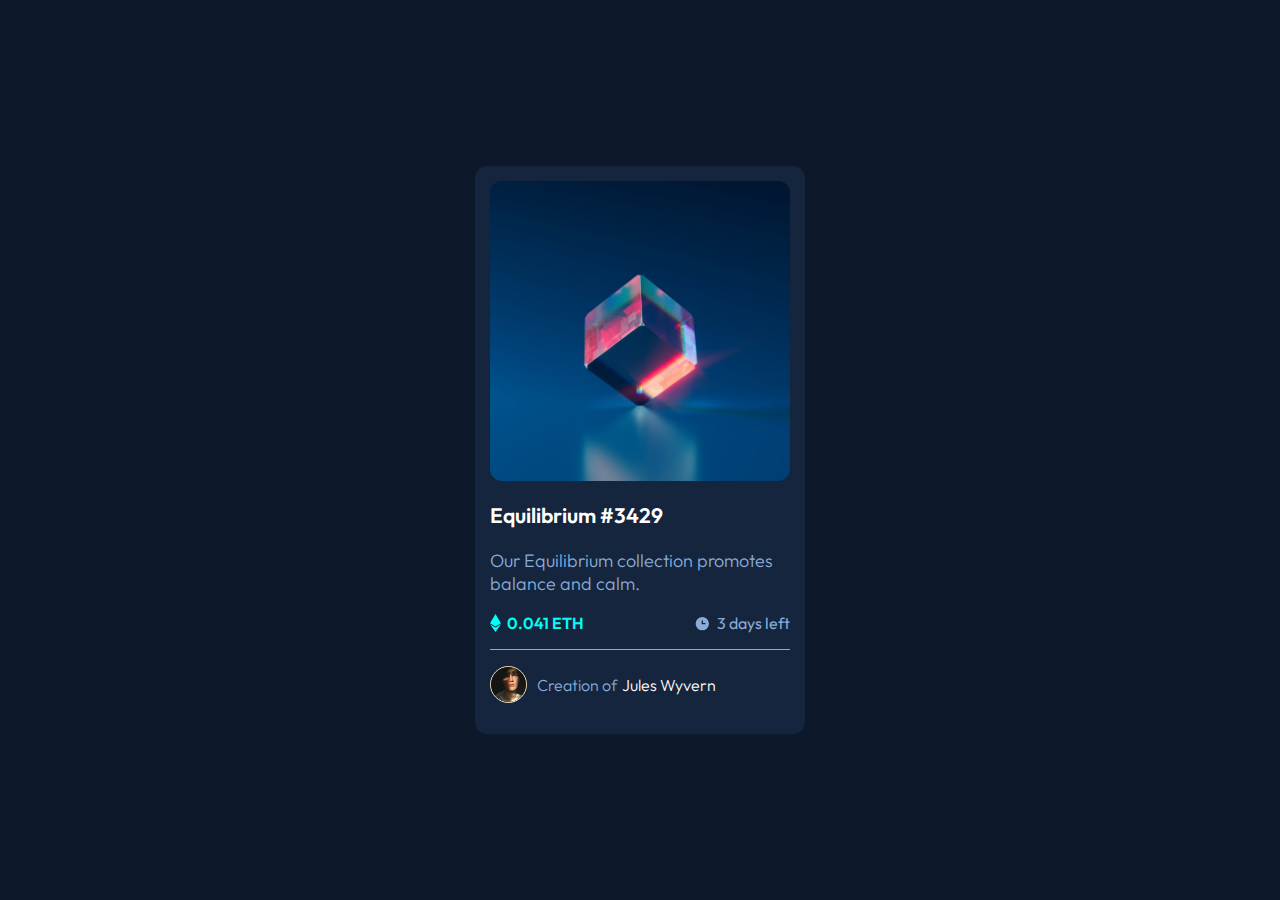
==== index.html @ 211fd516 "reto1" ====
<!DOCTYPE html>
<html lang="en">

<head>
  <meta charset="UTF-8">
  <meta name="viewport" content="width=device-width, initial-scale=1.0">
  <!-- displays site properly based on user's device -->

  <link rel="icon" type="image/png" sizes="32x32" href="./images/favicon-32x32.png">

  <title>Frontend Mentor | NFT preview card component</title>
  <link rel="stylesheet" href="style.css">
  <link rel="preconnect" href="https://fonts.googleapis.com">
  <link rel="preconnect" href="https://fonts.gstatic.com" crossorigin>
  <link href="https://fonts.googleapis.com/css2?family=Outfit:wght@300;400;600&display=swap" rel="stylesheet">
</head>

<body>
  <div class="container">
    <div class="card">
      <div class="card-image">
        <img src="./images/image-equilibrium.jpg" alt="Equilibrium cube" class="image">
        <div class="filter">
        </div>
      </div>
      <div class="card-body">
        <h3>Equilibrium #3429</h3>
        <p>Our Equilibrium collection promotes balance and calm.</p>
        <div class="information">
          <div class="value">
            <object data="images/icon-ethereum.svg"> </object>
            <span>&nbsp;&nbsp;0.041 ETH</span>
          </div>
          <div class="time">
            <object data="images/icon-clock.svg"> </object>
            <span>&nbsp;&nbsp;3 days left</span>
          </div>
        </div>
      </div>
      <div class="card-footer">
        <img src="./images/image-avatar.png" alt="avatar">
        <span class="creator">Creation of </span>
        <span class="author">Jules Wyvern</span>
      </div>
    </div>
  </div>
</body>

</html>
---- style.css ----
body {
  padding: 0 !important;
  margin: 0 !important;
  font-family: "Outfit", sans-serif;
  font-size: 18px;
}

.container {
  width: 100vw;
  height: 100vh;
  display: flex;
  flex-direction: column;
  align-items: center;
  justify-content: center;
  background-color: hsl(217, 54%, 11%);
}

.card {
  background-color: hsl(216, 50%, 16%);
  width: 300px;
  border-radius: 12px;
  display: flex;
  flex-direction: column;
  align-items: center;
  padding: 15px;
}

.card-image {
  position: relative;
  transition: 0.5s ease;
  opacity: 1;
  border-radius: 12px;
  overflow: hidden;
}

.image {
  width: 100%;
  opacity: 1;
  display: block;
  margin-left: auto;
  margin-right: auto;
}

.card-image .filter {
  width: 100%;
  height: 100%;
  transition: 0.5s ease;
  opacity: 0;
  position: absolute;
  top: 0;
  left: 0;
  background-color: hsl(178, 100%, 50%);
}

.card-image:hover {
  opacity: 0.8;
}

.card-image:hover .filter {
  opacity: 0.2;
}

.card h3 {
  color: hsl(0, 0%, 100%);
  font-weight: 600;
}

.card p {
  color: hsl(215, 51%, 70%);
  font-weight: 300;
}

.information {
  display: flex;
  flex-direction: row;
  align-items: center;
  justify-content: space-between;
  font-size: 16px;
  padding-bottom: 16px;
  border-bottom: solid 1px hsl(215, 51%, 70%);
}

.information .value {
  color: hsl(178, 100%, 50%);
  font-weight: 600;
  display: flex;
  flex-direction: row;
  align-items: center;
}

.information .time {
  color: hsl(215, 51%, 70%);
  display: flex;
  flex-direction: row;
  align-items: center;
}

.card-footer {
  padding: 16px;
  width: 100%;
  display: flex;
  flex-direction: row;
  align-items: center;
  font-size: 16px;
  font-weight: 300;
}

.card-footer img {
  width: 35px;
  border-radius: 100%;
  border: solid 1px wheat;
}

.card-footer .creator {
  color: hsl(215, 51%, 70%);
  margin-left: 10px;
}

.card-footer .author {
  color: white;
  margin-left: 5px;
}
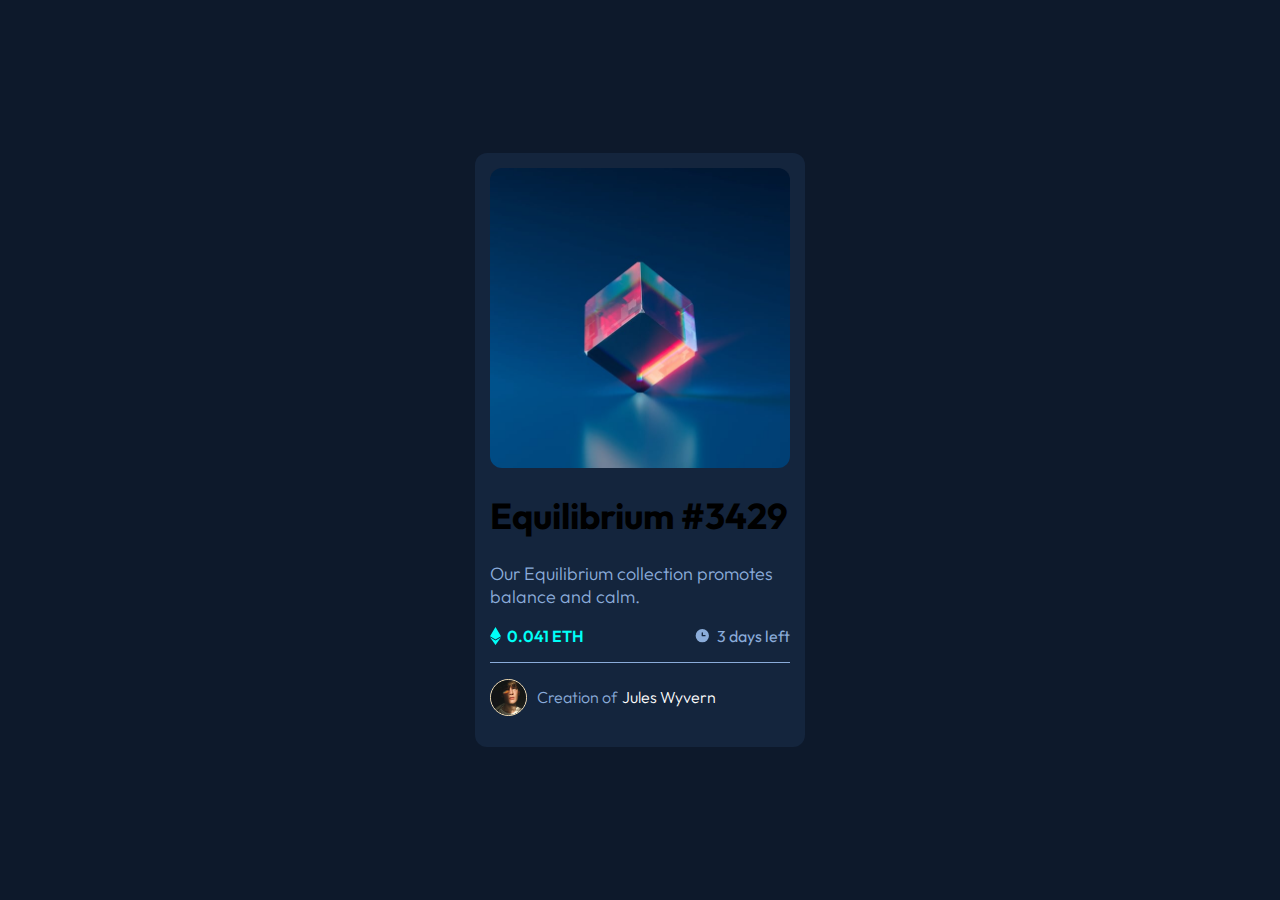
==== commit ad7d1943: "Update index.html" ====
--- a/index.html
+++ b/index.html
@@ -16,6 +16,7 @@
 </head>
 
 <body>
+  <main>
   <div class="container">
     <div class="card">
       <div class="card-image">
@@ -24,15 +25,15 @@
         </div>
       </div>
       <div class="card-body">
-        <h3>Equilibrium #3429</h3>
+        <h1>Equilibrium #3429</h1>
         <p>Our Equilibrium collection promotes balance and calm.</p>
         <div class="information">
           <div class="value">
-            <object data="images/icon-ethereum.svg"> </object>
+            <object data="images/icon-ethereum.svg" title="ethereum icon"> </object>
             <span>&nbsp;&nbsp;0.041 ETH</span>
           </div>
           <div class="time">
-            <object data="images/icon-clock.svg"> </object>
+            <object data="images/icon-clock.svg" title="clock icon"> </object>
             <span>&nbsp;&nbsp;3 days left</span>
           </div>
         </div>
@@ -44,6 +45,7 @@
       </div>
     </div>
   </div>
+    </main>
 </body>
 
-</html>+</html>
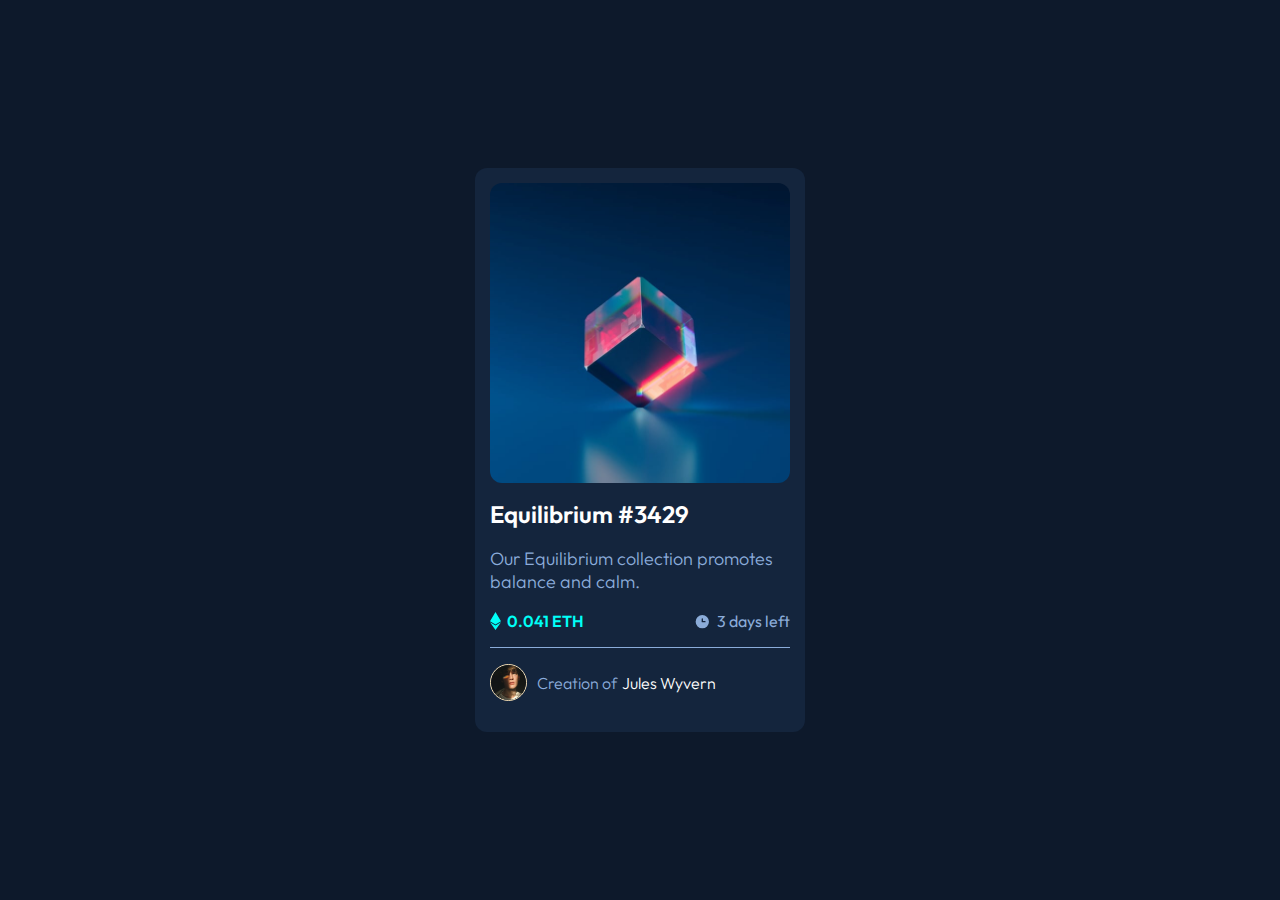
==== commit 5ff1a34a: "Update index.html" ====
--- a/index.html
+++ b/index.html
@@ -17,35 +17,35 @@
 
 <body>
   <main>
-  <div class="container">
-    <div class="card">
-      <div class="card-image">
-        <img src="./images/image-equilibrium.jpg" alt="Equilibrium cube" class="image">
-        <div class="filter">
+    <div class="container">
+      <div class="card">
+        <div class="card-image">
+          <div class="filter">
+          </div>
+          <img src="./images/image-equilibrium.jpg" alt="Equilibrium cube" class="image">
+        </div>
+        <div class="card-body">
+          <h1>Equilibrium #3429</h1>
+          <p>Our Equilibrium collection promotes balance and calm.</p>
+          <div class="information">
+            <div class="value">
+              <object data="images/icon-ethereum.svg"> </object>
+              <span>&nbsp;&nbsp;0.041 ETH</span>
+            </div>
+            <div class="time">
+              <object data="images/icon-clock.svg"> </object>
+              <span>&nbsp;&nbsp;3 days left</span>
+            </div>
+          </div>
+        </div>
+        <div class="card-footer">
+          <img src="./images/image-avatar.png" alt="avatar">
+          <span class="creator">Creation of </span>
+          <span class="author">Jules Wyvern</span>
         </div>
       </div>
-      <div class="card-body">
-        <h1>Equilibrium #3429</h1>
-        <p>Our Equilibrium collection promotes balance and calm.</p>
-        <div class="information">
-          <div class="value">
-            <object data="images/icon-ethereum.svg" title="ethereum icon"> </object>
-            <span>&nbsp;&nbsp;0.041 ETH</span>
-          </div>
-          <div class="time">
-            <object data="images/icon-clock.svg" title="clock icon"> </object>
-            <span>&nbsp;&nbsp;3 days left</span>
-          </div>
-        </div>
-      </div>
-      <div class="card-footer">
-        <img src="./images/image-avatar.png" alt="avatar">
-        <span class="creator">Creation of </span>
-        <span class="author">Jules Wyvern</span>
-      </div>
     </div>
-  </div>
-    </main>
+  </main>
 </body>
 
 </html>
--- a/style.css
+++ b/style.css
@@ -60,8 +60,9 @@
   opacity: 0.2;
 }
 
-.card h3 {
+.card h1 {
   color: hsl(0, 0%, 100%);
+  font-size: 1.5rem;
   font-weight: 600;
 }
 
